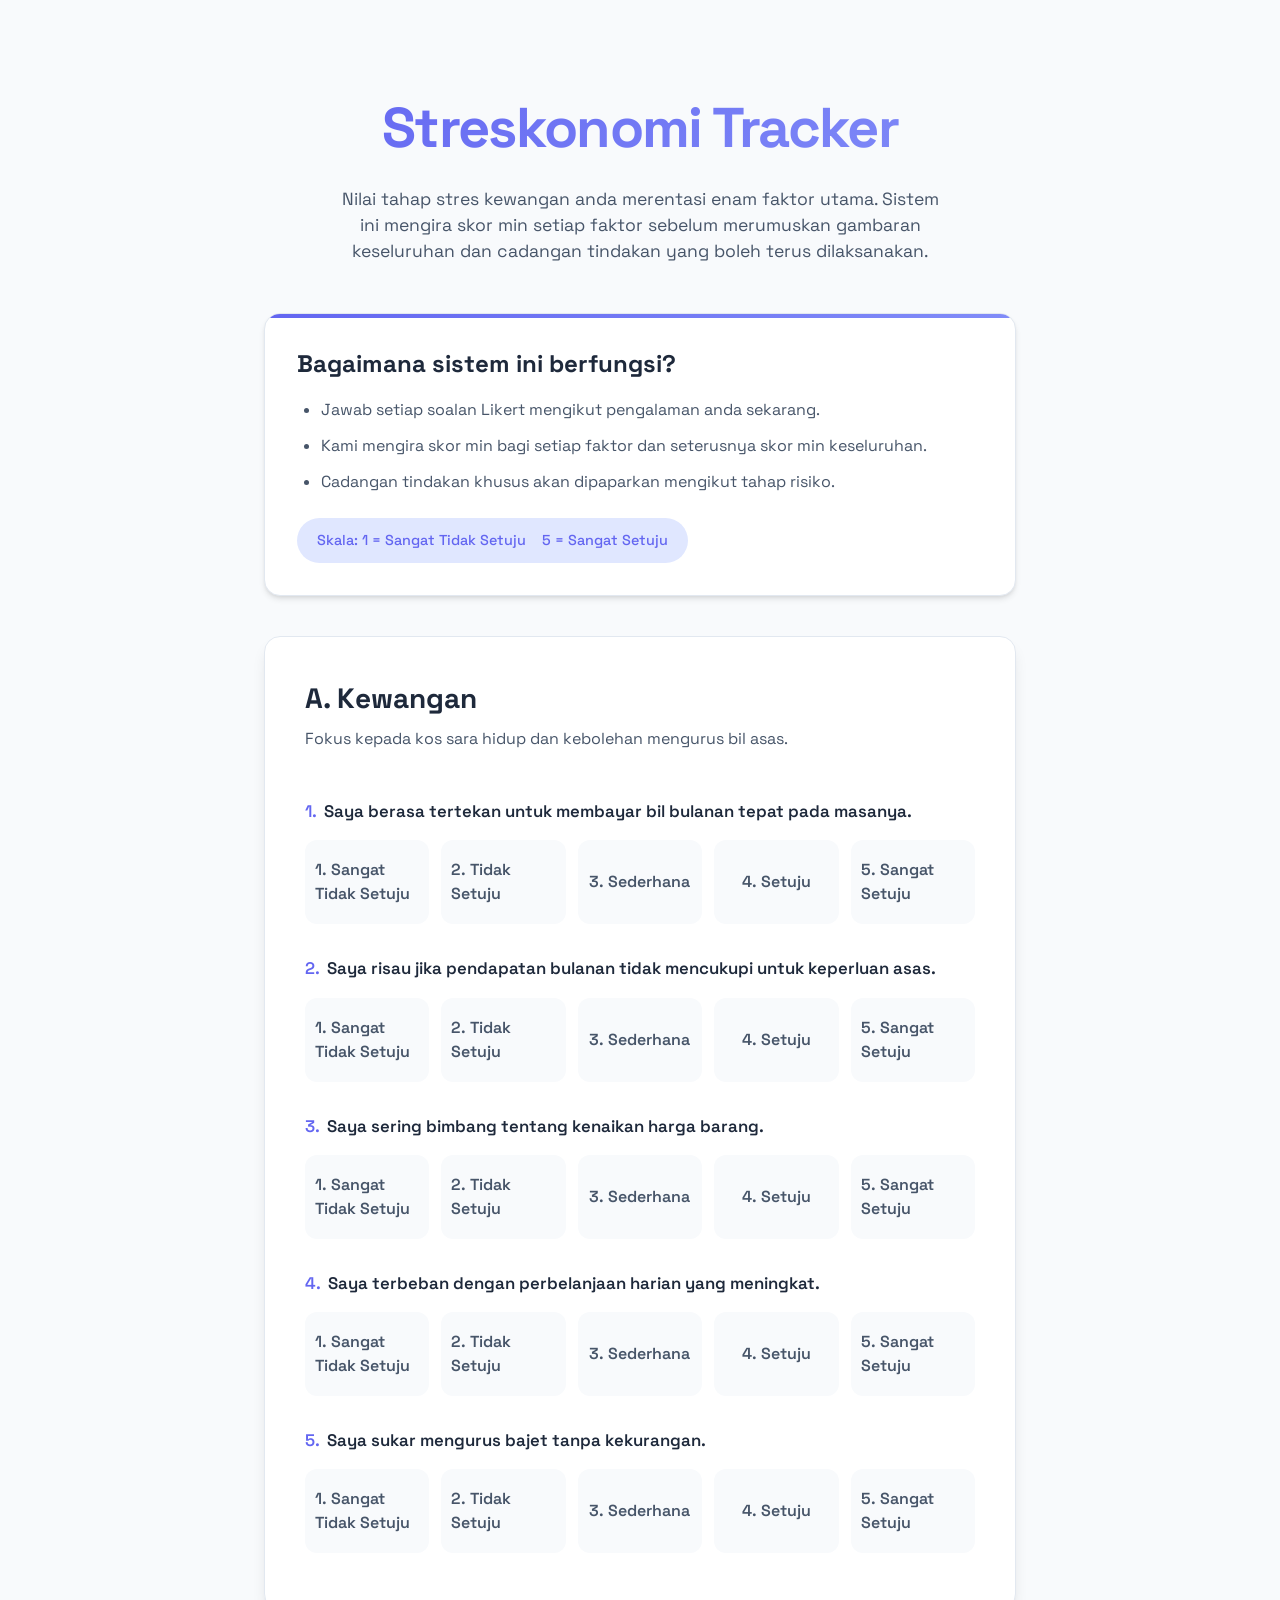
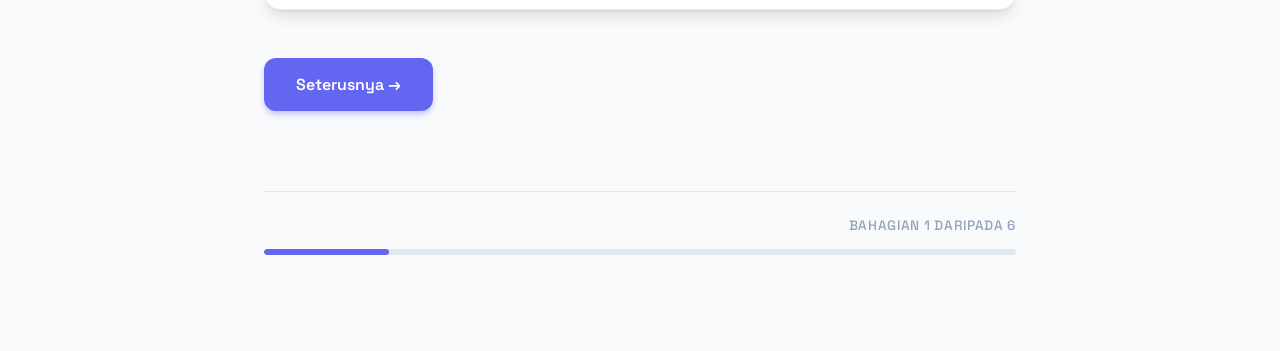
==== versions/v2b/index.html @ 22fc3cf7 "fix verisioning number" ====
<!DOCTYPE html>
<html lang="ms">

<head>
  <meta charset="UTF-8" />
  <meta name="viewport" content="width=device-width, initial-scale=1.0" />
  <title>Streskonomi Tracker</title>
  <link rel="preconnect" href="https://fonts.googleapis.com" />
  <link rel="preconnect" href="https://fonts.gstatic.com" crossorigin />
  <link href="https://fonts.googleapis.com/css2?family=Space+Grotesk:wght@400;500;600;700&display=swap"
    rel="stylesheet" />
  <link rel="stylesheet" href="css/styles.css" />
  <style>
    .submission-status {
      text-align: center;
      padding: 1rem;
      margin-top: 1.5rem;
      border-radius: 8px;
      background: var(--accent-light, #f3e8ff);
      border: 1px solid var(--accent-muted, #a855f7);
    }

    .submission-status.hidden {
      display: none;
    }

    .submission-status.success {
      background: #d1fae5;
      border-color: #10b981;
      color: #065f46;
    }

    .submission-status.error {
      background: #fee2e2;
      border-color: #ef4444;
      color: #991b1b;
    }

    .status-icon {
      margin-right: 0.5rem;
    }

    @keyframes spin {
      to {
        transform: rotate(360deg);
      }
    }

    .submission-status:not(.success):not(.error) .status-icon {
      display: inline-block;
      animation: spin 1s linear infinite;
    }
  </style>
</head>

<body>
  <div class="page-shell">
    <header>
      <div style="padding: 0 0.75rem;">
        <h1>Streskonomi Tracker</h1>
        <p>
          Nilai tahap stres kewangan anda merentasi enam faktor utama. Sistem ini
          mengira skor min setiap faktor sebelum merumuskan gambaran keseluruhan
          dan cadangan tindakan yang boleh terus dilaksanakan.
        </p>
      </div>
    </header>

    <section class="hero-card" id="intro-card">
      <h2>Bagaimana sistem ini berfungsi?</h2>
      <ul>
        <li>Jawab setiap soalan Likert mengikut pengalaman anda sekarang.</li>
        <li>Kami mengira skor min bagi setiap faktor dan seterusnya skor min keseluruhan.</li>
        <li>Cadangan tindakan khusus akan dipaparkan mengikut tahap risiko.</li>
      </ul>
      <div class="scale-pill">
        <span>Skala: 1 = Sangat Tidak Setuju</span>
        <span>5 = Sangat Setuju</span>
      </div>
    </section>

    <main>
      <form id="streskonomi-form">
        <div class="factor-grid">
          <article class="factor-card" data-factor="kewangan">
            <div>
              <h2>A. Kewangan</h2>
              <p>Fokus kepada kos sara hidup dan kebolehan mengurus bil asas.</p>
            </div>
            <ol class="question-list">
              <li class="question">
                <span>Saya berasa tertekan untuk membayar bil bulanan tepat pada masanya.</span>
                <div class="likert-group">
                  <label>1. Sangat Tidak Setuju<input type="radio" name="kewangan-q1" value="1" required /></label>
                  <label>2. Tidak Setuju<input type="radio" name="kewangan-q1" value="2" /></label>
                  <label>3. Sederhana<input type="radio" name="kewangan-q1" value="3" /></label>
                  <label>4. Setuju<input type="radio" name="kewangan-q1" value="4" /></label>
                  <label>5. Sangat Setuju<input type="radio" name="kewangan-q1" value="5" /></label>
                </div>
              </li>
              <li class="question">
                <span>Saya risau jika pendapatan bulanan tidak mencukupi untuk keperluan asas.</span>
                <div class="likert-group">
                  <label>1. Sangat Tidak Setuju<input type="radio" name="kewangan-q2" value="1" /></label>
                  <label>2. Tidak Setuju<input type="radio" name="kewangan-q2" value="2" /></label>
                  <label>3. Sederhana<input type="radio" name="kewangan-q2" value="3" /></label>
                  <label>4. Setuju<input type="radio" name="kewangan-q2" value="4" /></label>
                  <label>5. Sangat Setuju<input type="radio" name="kewangan-q2" value="5" /></label>
                </div>
              </li>
              <li class="question">
                <span>Saya sering bimbang tentang kenaikan harga barang.</span>
                <div class="likert-group">
                  <label>1. Sangat Tidak Setuju<input type="radio" name="kewangan-q3" value="1" /></label>
                  <label>2. Tidak Setuju<input type="radio" name="kewangan-q3" value="2" /></label>
                  <label>3. Sederhana<input type="radio" name="kewangan-q3" value="3" /></label>
                  <label>4. Setuju<input type="radio" name="kewangan-q3" value="4" /></label>
                  <label>5. Sangat Setuju<input type="radio" name="kewangan-q3" value="5" /></label>
                </div>
              </li>
              <li class="question">
                <span>Saya terbeban dengan perbelanjaan harian yang meningkat.</span>
                <div class="likert-group">
                  <label>1. Sangat Tidak Setuju<input type="radio" name="kewangan-q4" value="1" /></label>
                  <label>2. Tidak Setuju<input type="radio" name="kewangan-q4" value="2" /></label>
                  <label>3. Sederhana<input type="radio" name="kewangan-q4" value="3" /></label>
                  <label>4. Setuju<input type="radio" name="kewangan-q4" value="4" /></label>
                  <label>5. Sangat Setuju<input type="radio" name="kewangan-q4" value="5" /></label>
                </div>
              </li>
              <li class="question">
                <span>Saya sukar mengurus bajet tanpa kekurangan.</span>
                <div class="likert-group">
                  <label>1. Sangat Tidak Setuju<input type="radio" name="kewangan-q5" value="1" /></label>
                  <label>2. Tidak Setuju<input type="radio" name="kewangan-q5" value="2" /></label>
                  <label>3. Sederhana<input type="radio" name="kewangan-q5" value="3" /></label>
                  <label>4. Setuju<input type="radio" name="kewangan-q5" value="4" /></label>
                  <label>5. Sangat Setuju<input type="radio" name="kewangan-q5" value="5" /></label>
                </div>
              </li>
            </ol>
          </article>

          <article class="factor-card hidden" data-factor="pendapatan">
            <div>
              <h2>B. Pendapatan &amp; Pekerjaan</h2>
              <p>Ketidakstabilan pendapatan dan kebimbangan kerjaya.</p>
            </div>
            <ol class="question-list">
              <li class="question">
                <span>Saya bimbang kehilangan pekerjaan atau pendapatan.</span>
                <div class="likert-group">
                  <label>1. Sangat Tidak Setuju<input type="radio" name="pendapatan-q1" value="1" required /></label>
                  <label>2. Tidak Setuju<input type="radio" name="pendapatan-q1" value="2" /></label>
                  <label>3. Sederhana<input type="radio" name="pendapatan-q1" value="3" /></label>
                  <label>4. Setuju<input type="radio" name="pendapatan-q1" value="4" /></label>
                  <label>5. Sangat Setuju<input type="radio" name="pendapatan-q1" value="5" /></label>
                </div>
              </li>
              <li class="question">
                <span>Pendapatan saya tidak setimpal dengan kos sara hidup.</span>
                <div class="likert-group">
                  <label>1. Sangat Tidak Setuju<input type="radio" name="pendapatan-q2" value="1" /></label>
                  <label>2. Tidak Setuju<input type="radio" name="pendapatan-q2" value="2" /></label>
                  <label>3. Sederhana<input type="radio" name="pendapatan-q2" value="3" /></label>
                  <label>4. Setuju<input type="radio" name="pendapatan-q2" value="4" /></label>
                  <label>5. Sangat Setuju<input type="radio" name="pendapatan-q2" value="5" /></label>
                </div>
              </li>
              <li class="question">
                <span>Keadaan ekonomi yang tidak menentu membuat saya risau.</span>
                <div class="likert-group">
                  <label>1. Sangat Tidak Setuju<input type="radio" name="pendapatan-q3" value="1" /></label>
                  <label>2. Tidak Setuju<input type="radio" name="pendapatan-q3" value="2" /></label>
                  <label>3. Sederhana<input type="radio" name="pendapatan-q3" value="3" /></label>
                  <label>4. Setuju<input type="radio" name="pendapatan-q3" value="4" /></label>
                  <label>5. Sangat Setuju<input type="radio" name="pendapatan-q3" value="5" /></label>
                </div>
              </li>
              <li class="question">
                <span>Saya tertekan memikirkan masa depan kerjaya.</span>
                <div class="likert-group">
                  <label>1. Sangat Tidak Setuju<input type="radio" name="pendapatan-q4" value="1" /></label>
                  <label>2. Tidak Setuju<input type="radio" name="pendapatan-q4" value="2" /></label>
                  <label>3. Sederhana<input type="radio" name="pendapatan-q4" value="3" /></label>
                  <label>4. Setuju<input type="radio" name="pendapatan-q4" value="4" /></label>
                  <label>5. Sangat Setuju<input type="radio" name="pendapatan-q4" value="5" /></label>
                </div>
              </li>
              <li class="question">
                <span>Saya risau tentang kecemasan kewangan yang tidak dijangka.</span>
                <div class="likert-group">
                  <label>1. Sangat Tidak Setuju<input type="radio" name="pendapatan-q5" value="1" /></label>
                  <label>2. Tidak Setuju<input type="radio" name="pendapatan-q5" value="2" /></label>
                  <label>3. Sederhana<input type="radio" name="pendapatan-q5" value="3" /></label>
                  <label>4. Setuju<input type="radio" name="pendapatan-q5" value="4" /></label>
                  <label>5. Sangat Setuju<input type="radio" name="pendapatan-q5" value="5" /></label>
                </div>
              </li>
            </ol>
          </article>

          <article class="factor-card hidden" data-factor="simpanan">
            <div>
              <h2>C. Simpanan &amp; Kesediaan Masa Depan</h2>
              <p>Kebimbangan terhadap simpanan, pendidikan dan persaraan.</p>
            </div>
            <ol class="question-list">
              <li class="question">
                <span>Saya bimbang kerana tidak mempunyai simpanan mencukupi.</span>
                <div class="likert-group">
                  <label>1. Sangat Tidak Setuju<input type="radio" name="simpanan-q1" value="1" required /></label>
                  <label>2. Tidak Setuju<input type="radio" name="simpanan-q1" value="2" /></label>
                  <label>3. Sederhana<input type="radio" name="simpanan-q1" value="3" /></label>
                  <label>4. Setuju<input type="radio" name="simpanan-q1" value="4" /></label>
                  <label>5. Sangat Setuju<input type="radio" name="simpanan-q1" value="5" /></label>
                </div>
              </li>
              <li class="question">
                <span>Saya takut tidak mampu menampung pendidikan anak pada masa depan.</span>
                <div class="likert-group">
                  <label>1. Sangat Tidak Setuju<input type="radio" name="simpanan-q2" value="1" /></label>
                  <label>2. Tidak Setuju<input type="radio" name="simpanan-q2" value="2" /></label>
                  <label>3. Sederhana<input type="radio" name="simpanan-q2" value="3" /></label>
                  <label>4. Setuju<input type="radio" name="simpanan-q2" value="4" /></label>
                  <label>5. Sangat Setuju<input type="radio" name="simpanan-q2" value="5" /></label>
                </div>
              </li>
              <li class="question">
                <span>Saya risau tentang keupayaan menghadapi persaraan.</span>
                <div class="likert-group">
                  <label>1. Sangat Tidak Setuju<input type="radio" name="simpanan-q3" value="1" /></label>
                  <label>2. Tidak Setuju<input type="radio" name="simpanan-q3" value="2" /></label>
                  <label>3. Sederhana<input type="radio" name="simpanan-q3" value="3" /></label>
                  <label>4. Setuju<input type="radio" name="simpanan-q3" value="4" /></label>
                  <label>5. Sangat Setuju<input type="radio" name="simpanan-q3" value="5" /></label>
                </div>
              </li>
              <li class="question">
                <span>Saya tidak yakin dengan kestabilan kewangan keluarga pada masa depan.</span>
                <div class="likert-group">
                  <label>1. Sangat Tidak Setuju<input type="radio" name="simpanan-q4" value="1" /></label>
                  <label>2. Tidak Setuju<input type="radio" name="simpanan-q4" value="2" /></label>
                  <label>3. Sederhana<input type="radio" name="simpanan-q4" value="3" /></label>
                  <label>4. Setuju<input type="radio" name="simpanan-q4" value="4" /></label>
                  <label>5. Sangat Setuju<input type="radio" name="simpanan-q4" value="5" /></label>
                </div>
              </li>
            </ol>
          </article>

          <article class="factor-card hidden" data-factor="hutang">
            <div>
              <h2>D. Hutang &amp; Komitmen Kewangan</h2>
              <p>Komitmen pinjaman dan kesan hutang terhadap kesejahteraan.</p>
            </div>
            <ol class="question-list">
              <li class="question">
                <span>Saya tertekan dengan jumlah hutang yang perlu dibayar.</span>
                <div class="likert-group">
                  <label>1. Sangat Tidak Setuju<input type="radio" name="hutang-q1" value="1" required /></label>
                  <label>2. Tidak Setuju<input type="radio" name="hutang-q1" value="2" /></label>
                  <label>3. Sederhana<input type="radio" name="hutang-q1" value="3" /></label>
                  <label>4. Setuju<input type="radio" name="hutang-q1" value="4" /></label>
                  <label>5. Sangat Setuju<input type="radio" name="hutang-q1" value="5" /></label>
                </div>
              </li>
              <li class="question">
                <span>Saya sukar mengimbangi hutang dan perbelanjaan hidup.</span>
                <div class="likert-group">
                  <label>1. Sangat Tidak Setuju<input type="radio" name="hutang-q2" value="1" /></label>
                  <label>2. Tidak Setuju<input type="radio" name="hutang-q2" value="2" /></label>
                  <label>3. Sederhana<input type="radio" name="hutang-q2" value="3" /></label>
                  <label>4. Setuju<input type="radio" name="hutang-q2" value="4" /></label>
                  <label>5. Sangat Setuju<input type="radio" name="hutang-q2" value="5" /></label>
                </div>
              </li>
              <li class="question">
                <span>Saya risau jika gagal membayar pinjaman tepat pada waktunya.</span>
                <div class="likert-group">
                  <label>1. Sangat Tidak Setuju<input type="radio" name="hutang-q3" value="1" /></label>
                  <label>2. Tidak Setuju<input type="radio" name="hutang-q3" value="2" /></label>
                  <label>3. Sederhana<input type="radio" name="hutang-q3" value="3" /></label>
                  <label>4. Setuju<input type="radio" name="hutang-q3" value="4" /></label>
                  <label>5. Sangat Setuju<input type="radio" name="hutang-q3" value="5" /></label>
                </div>
              </li>
              <li class="question">
                <span>Hutang memberi kesan kepada kesejahteraan mental saya.</span>
                <div class="likert-group">
                  <label>1. Sangat Tidak Setuju<input type="radio" name="hutang-q4" value="1" /></label>
                  <label>2. Tidak Setuju<input type="radio" name="hutang-q4" value="2" /></label>
                  <label>3. Sederhana<input type="radio" name="hutang-q4" value="3" /></label>
                  <label>4. Setuju<input type="radio" name="hutang-q4" value="4" /></label>
                  <label>5. Sangat Setuju<input type="radio" name="hutang-q4" value="5" /></label>
                </div>
              </li>
            </ol>
          </article>

          <article class="factor-card hidden" data-factor="tekanan_sosial">
            <div>
              <h2>E. Tekanan Sosial Ekonomi</h2>
              <p>Perbandingan sosial dan tanggungjawab kewangan keluarga.</p>
            </div>
            <ol class="question-list">
              <li class="question">
                <span>Saya malu apabila tidak dapat mencapai tahap standard hidup masyarakat.</span>
                <div class="likert-group">
                  <label>1. Sangat Tidak Setuju<input type="radio" name="tekanan_sosial-q1" value="1"
                      required /></label>
                  <label>2. Tidak Setuju<input type="radio" name="tekanan_sosial-q1" value="2" /></label>
                  <label>3. Sederhana<input type="radio" name="tekanan_sosial-q1" value="3" /></label>
                  <label>4. Setuju<input type="radio" name="tekanan_sosial-q1" value="4" /></label>
                  <label>5. Sangat Setuju<input type="radio" name="tekanan_sosial-q1" value="5" /></label>
                </div>
              </li>
              <li class="question">
                <span>Saya tertekan apabila perlu membantu kewangan keluarga.</span>
                <div class="likert-group">
                  <label>1. Sangat Tidak Setuju<input type="radio" name="tekanan_sosial-q2" value="1" /></label>
                  <label>2. Tidak Setuju<input type="radio" name="tekanan_sosial-q2" value="2" /></label>
                  <label>3. Sederhana<input type="radio" name="tekanan_sosial-q2" value="3" /></label>
                  <label>4. Setuju<input type="radio" name="tekanan_sosial-q2" value="4" /></label>
                  <label>5. Sangat Setuju<input type="radio" name="tekanan_sosial-q2" value="5" /></label>
                </div>
              </li>
              <li class="question">
                <span>Saya tertekan apabila melihat orang lain lebih stabil kewangannya.</span>
                <div class="likert-group">
                  <label>1. Sangat Tidak Setuju<input type="radio" name="tekanan_sosial-q3" value="1" /></label>
                  <label>2. Tidak Setuju<input type="radio" name="tekanan_sosial-q3" value="2" /></label>
                  <label>3. Sederhana<input type="radio" name="tekanan_sosial-q3" value="3" /></label>
                  <label>4. Setuju<input type="radio" name="tekanan_sosial-q3" value="4" /></label>
                  <label>5. Sangat Setuju<input type="radio" name="tekanan_sosial-q3" value="5" /></label>
                </div>
              </li>
              <li class="question">
                <span>Saya berasa rendah diri kerana kedudukan kewangan.</span>
                <div class="likert-group">
                  <label>1. Sangat Tidak Setuju<input type="radio" name="tekanan_sosial-q4" value="1" /></label>
                  <label>2. Tidak Setuju<input type="radio" name="tekanan_sosial-q4" value="2" /></label>
                  <label>3. Sederhana<input type="radio" name="tekanan_sosial-q4" value="3" /></label>
                  <label>4. Setuju<input type="radio" name="tekanan_sosial-q4" value="4" /></label>
                  <label>5. Sangat Setuju<input type="radio" name="tekanan_sosial-q4" value="5" /></label>
                </div>
              </li>
            </ol>
          </article>

          <article class="factor-card hidden" data-factor="reaksi_emosi">
            <div>
              <h2>F. Reaksi Emosi &amp; Psikologi</h2>
              <p>Kesan emosi yang terbit daripada tekanan ekonomi.</p>
            </div>
            <ol class="question-list">
              <li class="question">
                <span>Saya mudah marah kerana masalah kewangan.</span>
                <div class="likert-group">
                  <label>1. Sangat Tidak Setuju<input type="radio" name="reaksi_emosi-q1" value="1" required /></label>
                  <label>2. Tidak Setuju<input type="radio" name="reaksi_emosi-q1" value="2" /></label>
                  <label>3. Sederhana<input type="radio" name="reaksi_emosi-q1" value="3" /></label>
                  <label>4. Setuju<input type="radio" name="reaksi_emosi-q1" value="4" /></label>
                  <label>5. Sangat Setuju<input type="radio" name="reaksi_emosi-q1" value="5" /></label>
                </div>
              </li>
              <li class="question">
                <span>Masalah kewangan mengganggu tidur saya.</span>
                <div class="likert-group">
                  <label>1. Sangat Tidak Setuju<input type="radio" name="reaksi_emosi-q2" value="1" /></label>
                  <label>2. Tidak Setuju<input type="radio" name="reaksi_emosi-q2" value="2" /></label>
                  <label>3. Sederhana<input type="radio" name="reaksi_emosi-q2" value="3" /></label>
                  <label>4. Setuju<input type="radio" name="reaksi_emosi-q2" value="4" /></label>
                  <label>5. Sangat Setuju<input type="radio" name="reaksi_emosi-q2" value="5" /></label>
                </div>
              </li>
              <li class="question">
                <span>Saya cepat cemas ketika memikirkan masa depan ekonomi.</span>
                <div class="likert-group">
                  <label>1. Sangat Tidak Setuju<input type="radio" name="reaksi_emosi-q3" value="1" /></label>
                  <label>2. Tidak Setuju<input type="radio" name="reaksi_emosi-q3" value="2" /></label>
                  <label>3. Sederhana<input type="radio" name="reaksi_emosi-q3" value="3" /></label>
                  <label>4. Setuju<input type="radio" name="reaksi_emosi-q3" value="4" /></label>
                  <label>5. Sangat Setuju<input type="radio" name="reaksi_emosi-q3" value="5" /></label>
                </div>
              </li>
              <li class="question">
                <span>Saya rasa hilang kawalan terhadap kewangan.</span>
                <div class="likert-group">
                  <label>1. Sangat Tidak Setuju<input type="radio" name="reaksi_emosi-q4" value="1" /></label>
                  <label>2. Tidak Setuju<input type="radio" name="reaksi_emosi-q4" value="2" /></label>
                  <label>3. Sederhana<input type="radio" name="reaksi_emosi-q4" value="3" /></label>
                  <label>4. Setuju<input type="radio" name="reaksi_emosi-q4" value="4" /></label>
                  <label>5. Sangat Setuju<input type="radio" name="reaksi_emosi-q4" value="5" /></label>
                </div>
              </li>
              <li class="question">
                <span>Saya berasa putus asa tentang situasi ekonomi saya.</span>
                <div class="likert-group">
                  <label>1. Sangat Tidak Setuju<input type="radio" name="reaksi_emosi-q5" value="1" /></label>
                  <label>2. Tidak Setuju<input type="radio" name="reaksi_emosi-q5" value="2" /></label>
                  <label>3. Sederhana<input type="radio" name="reaksi_emosi-q5" value="3" /></label>
                  <label>4. Setuju<input type="radio" name="reaksi_emosi-q5" value="4" /></label>
                  <label>5. Sangat Setuju<input type="radio" name="reaksi_emosi-q5" value="5" /></label>
                </div>
              </li>
            </ol>
          </article>
        </div>

        <div class="form-actions">
          <button type="button" class="secondary" id="prev-button" style="display: none;">
            ← Sebelumnya
          </button>
          <button type="button" class="primary" id="next-button">
            Seterusnya →
          </button>
          <button type="button" class="primary" id="calculate-button" style="display: none;">
            Lihat Keputusan
          </button>
        </div>

        <div class="progress-container">
          <div class="progress-label" id="progress-label">Bahagian 1 daripada 6</div>
          <div class="progress-bar">
            <div class="progress-fill" id="progress-fill" style="width: 16.67%;"></div>
          </div>
        </div>
      </form>

      <section id="results" class="hidden">
        <h2 style="text-align: center; margin-bottom: 2rem; color: var(--accent); font-size: 2rem;">Keputusan Analisis
        </h2>

        <div class="results-grid">
          <article class="result-card" data-result="kewangan">
            <h4>Kewangan</h4>
            <p>Skor Min: <span class="factor-mean">--</span></p>
            <p>Tahap: <span class="factor-level">--</span></p>
            <ul class="factor-recos"></ul>
          </article>
          <article class="result-card" data-result="pendapatan">
            <h4>Pendapatan &amp; Pekerjaan</h4>
            <p>Skor Min: <span class="factor-mean">--</span></p>
            <p>Tahap: <span class="factor-level">--</span></p>
            <ul class="factor-recos"></ul>
          </article>
          <article class="result-card" data-result="simpanan">
            <h4>Simpanan &amp; Masa Depan</h4>
            <p>Skor Min: <span class="factor-mean">--</span></p>
            <p>Tahap: <span class="factor-level">--</span></p>
            <ul class="factor-recos"></ul>
          </article>
          <article class="result-card" data-result="hutang">
            <h4>Hutang &amp; Komitmen</h4>
            <p>Skor Min: <span class="factor-mean">--</span></p>
            <p>Tahap: <span class="factor-level">--</span></p>
            <ul class="factor-recos"></ul>
          </article>
          <article class="result-card" data-result="tekanan_sosial">
            <h4>Tekanan Sosial</h4>
            <p>Skor Min: <span class="factor-mean">--</span></p>
            <p>Tahap: <span class="factor-level">--</span></p>
            <ul class="factor-recos"></ul>
          </article>
          <article class="result-card" data-result="reaksi_emosi">
            <h4>Reaksi Emosi</h4>
            <p>Skor Min: <span class="factor-mean">--</span></p>
            <p>Tahap: <span class="factor-level">--</span></p>
            <ul class="factor-recos"></ul>
          </article>
        </div>

        <div class="results-summary"
          style="border-bottom: none; border-top: 1px solid var(--border-soft); margin-bottom: 2rem; padding-top: 2rem; padding-bottom: 0;">
          <h3>Gambaran Keseluruhan</h3>
          <div class="score-badge" id="overall-score">--</div>
          <p id="overall-level">Skor belum dikira.</p>
        </div>

        <div class="overall-recommendation">
          <h4>Cadangan Menyeluruh</h4>
          <p id="overall-recommendation" style="margin: 0">
            Lengkapkan soal selidik untuk melihat cadangan.
          </p>
        </div>

        <div id="submission-status" class="submission-status hidden">
          <span class="status-icon">⏳</span>
          <span class="status-text">Menyimpan respons anda...</span>
        </div>

        <div class="form-actions" style="margin-top: 2rem; justify-content: center;">
          <button type="button" class="secondary" id="reset-button">
            Mula Semula
          </button>
        </div>

        <p class="note" style="margin-top: 1.5rem;">
          Nota: Skor min keseluruhan diperoleh daripada purata keenam-enam faktor.
        </p>
      </section>
    </main>
  </div>

  <div class="modal hidden" id="alert-modal" role="dialog" aria-modal="true">
    <div class="modal-panel">
      <h3>Lengkapkan Soalan</h3>
      <p id="modal-message">
        Terdapat soalan yang belum dijawab. Sila semak semula semua faktor.
      </p>
      <button type="button" class="primary" id="modal-close">Faham</button>
    </div>
  </div>

  <script src="js/script.js"></script>
</body>

</html>
---- versions/v2b/css/styles.css ----
:root {
    --bg-light: #f8fafc;
    --bg-panel: #ffffff;
    --bg-card: #ffffff;
    --accent: #6366f1;
    /* Indigo-500 */
    --accent-hover: #4f46e5;
    /* Indigo-600 */
    --accent-light: #e0e7ff;
    /* Indigo-100 */
    --text-primary: #1e293b;
    /* Slate-800 */
    --text-secondary: #475569;
    /* Slate-600 */
    --text-muted: #94a3b8;
    /* Slate-400 */
    --border-soft: #e2e8f0;
    /* Slate-200 */
    --success: #10b981;
    --warning: #f59e0b;
    --danger: #ef4444;
    --shadow-sm: 0 1px 2px 0 rgb(0 0 0 / 0.05);
    --shadow-md: 0 4px 6px -1px rgb(0 0 0 / 0.1), 0 2px 4px -2px rgb(0 0 0 / 0.1);
    --shadow-lg: 0 10px 15px -3px rgb(0 0 0 / 0.1), 0 4px 6px -4px rgb(0 0 0 / 0.1);
    --radius-lg: 1rem;
    --radius-md: 0.75rem;
    --radius-sm: 0.5rem;
    --font-sans: "Space Grotesk", system-ui, -apple-system, sans-serif;
}

* {
    box-sizing: border-box;
}

body {
    margin: 0;
    font-family: var(--font-sans);
    background: var(--bg-light);
    color: var(--text-primary);
    min-height: 100vh;
    line-height: 1.5;
}

.page-shell {
    max-width: 800px;
    margin: 0 auto;
    padding: 3rem 1.5rem 6rem;
}

/* Header */
header {
    text-align: center;
    margin-bottom: 3rem;
    animation: fadeInDown 0.8s ease-out;
}

header h1 {
    font-size: clamp(2.5rem, 5vw, 3.5rem);
    letter-spacing: -0.03em;
    margin-bottom: 1rem;
    color: var(--text-primary);
    background: linear-gradient(135deg, var(--accent) 0%, #818cf8 100%);
    -webkit-background-clip: text;
    background-clip: text;
    -webkit-text-fill-color: transparent;
}

header p {
    max-width: 600px;
    margin: 0 auto;
    color: var(--text-secondary);
    font-size: 1.1rem;
}

/* Hero Card */
.hero-card {
    background: var(--bg-panel);
    border-radius: var(--radius-lg);
    padding: 2rem;
    margin-bottom: 2.5rem;
    border: 1px solid var(--border-soft);
    box-shadow: var(--shadow-md);
    position: relative;
    overflow: hidden;
}

.hero-card::before {
    content: "";
    position: absolute;
    top: 0;
    left: 0;
    width: 100%;
    height: 4px;
    background: linear-gradient(90deg, var(--accent), #818cf8);
}

.hero-card h2 {
    color: var(--text-primary);
    font-size: 1.5rem;
    margin-top: 0;
    margin-bottom: 1rem;
}

.hero-card ul {
    margin: 0;
    padding-left: 1.5rem;
    display: grid;
    gap: 0.75rem;
    color: var(--text-secondary);
}

.scale-pill {
    display: inline-flex;
    gap: 1rem;
    align-items: center;
    background: var(--accent-light);
    padding: 0.75rem 1.25rem;
    border-radius: 999px;
    font-size: 0.9rem;
    font-weight: 500;
    margin-top: 1.5rem;
    color: var(--accent);
}

/* Form & Factors */
form {
    display: flex;
    flex-direction: column;
    gap: 2rem;
}

.factor-card {
    background: var(--bg-panel);
    border-radius: var(--radius-lg);
    padding: 2.5rem;
    border: 1px solid var(--border-soft);
    box-shadow: var(--shadow-lg);
    display: flex;
    flex-direction: column;
    gap: 2rem;
    transition: opacity 0.3s ease, transform 0.3s ease;
    scroll-margin-top: 2rem;
}

.factor-card.hidden {
    display: none;
    opacity: 0;
    transform: translateY(20px);
}

.factor-card:not(.hidden) {
    animation: fadeInUp 0.5s ease-out forwards;
}

.factor-card h2 {
    font-size: 1.75rem;
    margin: 0 0 0.5rem;
    color: var(--text-primary);
}

.factor-card p {
    margin: 0;
    color: var(--text-secondary);
    font-size: 1rem;
}

/* Questions */
.question-list {
    list-style: none;
    padding-left: 0;
    display: flex;
    flex-direction: column;
    gap: 2rem;
    counter-reset: question-counter;
}

.question {
    counter-increment: question-counter;
}

.question span {
    display: block;
    font-weight: 600;
    margin-bottom: 1rem;
    color: var(--text-primary);
    font-size: 1.05rem;
}

.question span:before {
    content: counter(question-counter) ". ";
    color: var(--accent);
    margin-right: 0.25rem;
}

/* Likert Scale - Modern Tiles */
.likert-group {
    display: grid;
    grid-template-columns: repeat(5, 1fr);
    gap: 0.75rem;
}

.likert-group label {
    position: relative;
    display: flex;
    flex-direction: column;
    align-items: center;
    justify-content: center;
    background: var(--bg-light);
    border-radius: var(--radius-md);
    padding: 1rem 0.5rem;
    font-size: 1rem;
    font-weight: 600;
    border: 2px solid transparent;
    cursor: pointer;
    transition: all 0.2s cubic-bezier(0.4, 0, 0.2, 1);
    color: var(--text-secondary);
}

.likert-group input[type="radio"] {
    appearance: none;
    width: 0;
    height: 0;
    position: absolute;
    opacity: 0;
}

.likert-group label:hover {
    background: #fff;
    border-color: var(--accent-light);
    transform: translateY(-2px);
    box-shadow: var(--shadow-sm);
}

.likert-group label:has(input:checked) {
    border-color: var(--accent);
    background: var(--accent);
    color: white;
    transform: translateY(-2px);
    box-shadow: 0 4px 12px rgba(99, 102, 241, 0.3);
}

/* Form Actions */
.form-actions {
    display: flex;
    flex-wrap: wrap;
    gap: 1rem;
    justify-content: space-between;
    align-items: center;
    margin-top: 1rem;
}

button {
    border: none;
    border-radius: var(--radius-md);
    padding: 1rem 2rem;
    font-size: 1rem;
    font-weight: 600;
    cursor: pointer;
    transition: all 0.2s ease;
    font-family: var(--font-sans);
}

button.primary {
    background: var(--accent);
    color: white;
    box-shadow: 0 4px 6px -1px rgba(99, 102, 241, 0.4);
}

button.primary:hover {
    background: var(--accent-hover);
    transform: translateY(-1px);
    box-shadow: 0 10px 15px -3px rgba(99, 102, 241, 0.4);
}

button.secondary {
    background: white;
    color: var(--text-secondary);
    border: 1px solid var(--border-soft);
}

button.secondary:hover {
    background: var(--bg-light);
    color: var(--text-primary);
    border-color: var(--text-muted);
}

button:disabled {
    opacity: 0.5;
    cursor: not-allowed;
    transform: none !important;
}

/* Progress Bar */
.progress-container {
    margin-top: 3rem;
    padding-top: 1.5rem;
    border-top: 1px solid var(--border-soft);
}

.progress-label {
    text-align: right;
    margin-bottom: 0.75rem;
    color: var(--text-muted);
    font-size: 0.85rem;
    font-weight: 500;
    text-transform: uppercase;
    letter-spacing: 0.05em;
}

.progress-bar {
    width: 100%;
    height: 6px;
    background: var(--border-soft);
    border-radius: 999px;
    overflow: hidden;
}

.progress-fill {
    height: 100%;
    background: var(--accent);
    transition: width 0.5s cubic-bezier(0.4, 0, 0.2, 1);
    border-radius: 999px;
}

/* Results Section */
#results {
    background: var(--bg-panel);
    border-radius: var(--radius-lg);
    padding: 3rem;
    border: 1px solid var(--border-soft);
    box-shadow: var(--shadow-lg);
    animation: fadeIn 0.8s ease-out;
}

#results.hidden {
    display: none;
}

.results-summary {
    text-align: center;
    margin-bottom: 3rem;
    padding-bottom: 2rem;
    border-bottom: 1px solid var(--border-soft);
}

.results-summary h3 {
    font-size: 2rem;
    margin: 0 0 1rem;
    color: var(--text-primary);
}

.results-summary .score-badge {
    font-size: 4.5rem;
    font-weight: 700;
    color: var(--accent);
    line-height: 1;
    margin-bottom: 0.5rem;
    display: block;
}

.results-summary .level-text {
    font-size: 1.5rem;
    color: var(--text-secondary);
    font-weight: 500;
}

.results-grid {
    display: grid;
    gap: 1.5rem;
    margin-bottom: 2.5rem;
}

.result-card {
    background: var(--bg-light);
    border-radius: var(--radius-md);
    padding: 1.5rem;
    border: 1px solid var(--border-soft);
    transition: transform 0.2s ease;
}

.result-card:hover {
    transform: translateY(-2px);
    border-color: var(--accent-light);
}

.result-card h4 {
    margin: 0 0 1rem 0;
    font-size: 1.15rem;
    color: var(--text-primary);
    display: flex;
    justify-content: space-between;
    align-items: center;
}

.result-card .score-info {
    display: flex;
    gap: 1.5rem;
    margin-bottom: 1.25rem;
    font-size: 0.9rem;
    padding-bottom: 1rem;
    border-bottom: 1px solid var(--border-soft);
}

.result-card .score-info span {
    color: var(--text-muted);
}

.result-card .score-info strong {
    color: var(--text-primary);
    font-weight: 600;
}

.result-card ul {
    margin: 0;
    padding-left: 1.25rem;
    color: var(--text-secondary);
    font-size: 0.95rem;
    line-height: 1.6;
}

.result-card ul li {
    margin-bottom: 0.5rem;
}

.overall-recommendation {
    background: linear-gradient(135deg, var(--accent-light) 0%, #f5f3ff 100%);
    border-radius: var(--radius-md);
    padding: 2rem;
    border: 1px solid var(--accent-light);
}

.overall-recommendation h4 {
    margin: 0 0 1rem 0;
    color: var(--accent);
    font-size: 1.25rem;
}

.overall-recommendation p {
    margin: 0;
    color: var(--text-primary);
    line-height: 1.7;
    font-size: 1.05rem;
}

/* Modal */
.modal {
    position: fixed;
    inset: 0;
    background: rgba(15, 23, 42, 0.6);
    backdrop-filter: blur(4px);
    display: flex;
    align-items: center;
    justify-content: center;
    padding: 1.5rem;
    z-index: 50;
    opacity: 0;
    pointer-events: none;
    transition: opacity 0.2s ease;
}

.modal:not(.hidden) {
    opacity: 1;
    pointer-events: auto;
}

.modal-panel {
    background: var(--bg-card);
    border-radius: var(--radius-lg);
    padding: 2.5rem;
    max-width: 420px;
    width: 100%;
    text-align: center;
    box-shadow: 0 25px 50px -12px rgba(0, 0, 0, 0.25);
    transform: scale(0.95);
    transition: transform 0.2s ease;
}

.modal:not(.hidden) .modal-panel {
    transform: scale(1);
}

.modal-panel h3 {
    color: var(--danger);
    margin-top: 0;
    font-size: 1.5rem;
}

.modal-panel p {
    color: var(--text-secondary);
    margin: 1rem 0 2rem;
    font-size: 1.05rem;
}

/* Animations */
@keyframes fadeIn {
    from {
        opacity: 0;
    }

    to {
        opacity: 1;
    }
}

@keyframes fadeInDown {
    from {
        opacity: 0;
        transform: translateY(-20px);
    }

    to {
        opacity: 1;
        transform: translateY(0);
    }
}

@keyframes fadeInUp {
    from {
        opacity: 0;
        transform: translateY(20px);
    }

    to {
        opacity: 1;
        transform: translateY(0);
    }
}

/* Responsive */
@media (max-width: 640px) {
    .page-shell {
        padding: 1rem 0.25rem 3rem;
    }

    .likert-group {
        display: flex;
        flex-direction: column;
        gap: 0.5rem;
    }

    .likert-group label {
        font-size: 0.9rem;
        padding: 0.75rem 1rem;
        text-align: left;
        flex-direction: row;
        justify-content: flex-start;
        gap: 0.75rem;
    }

    .form-actions {
        flex-direction: column-reverse;
    }

    .form-actions button {
        width: 100%;
    }

    .hero-card,
    .factor-card,
    #results {
        padding: 1rem;
        border-radius: var(--radius-md);
    }

    .results-summary h3 {
        font-size: 1.5rem;
    }

    .results-summary .score-badge {
        font-size: 3.5rem;
    }
}
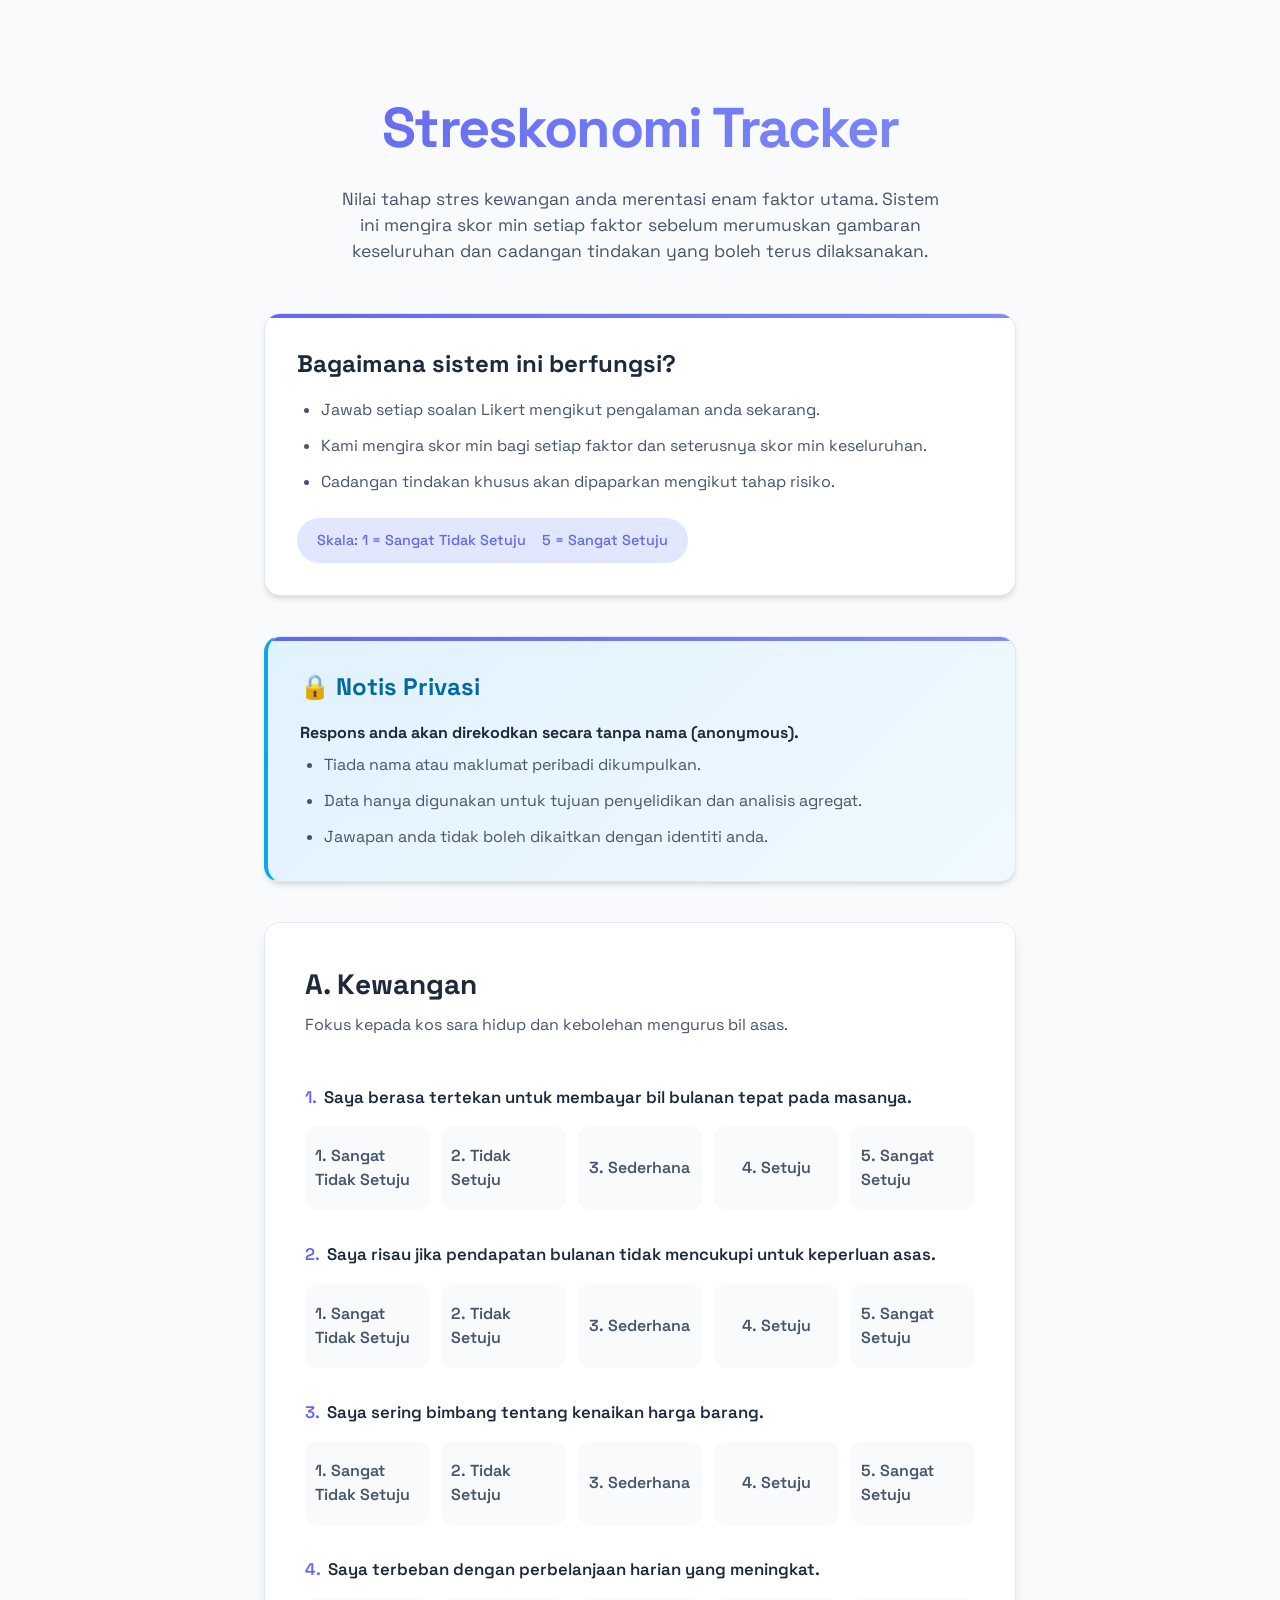
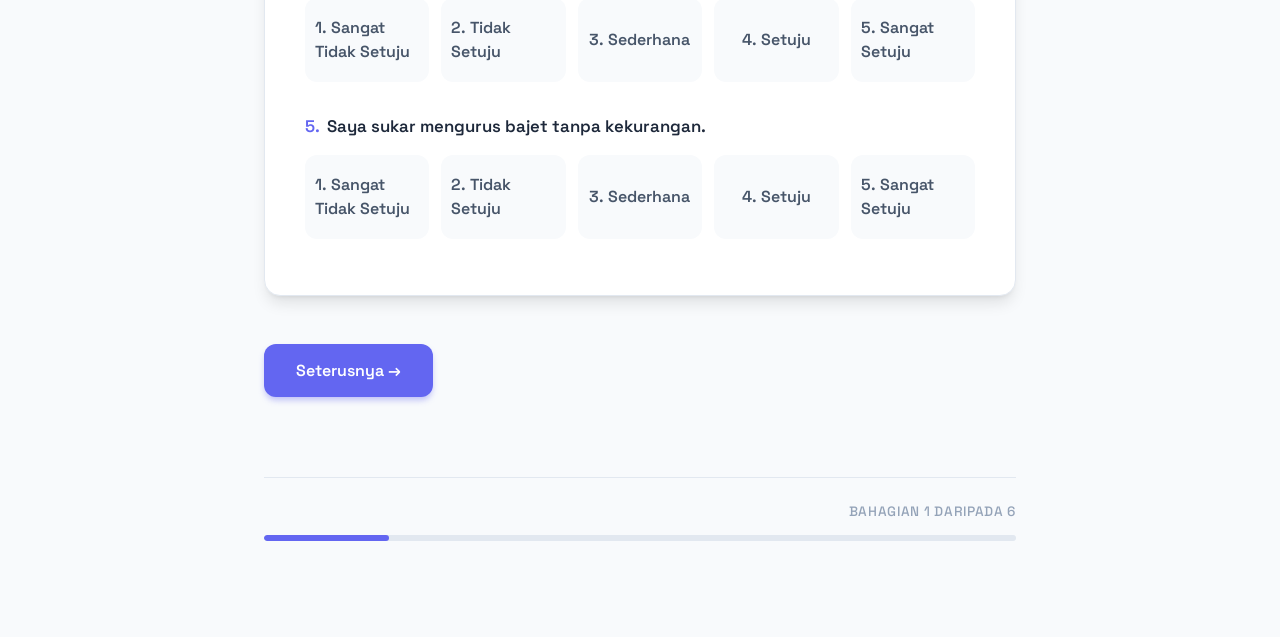
==== commit 7ed1006b: "versioning" ====
--- a/versions/v2b/index.html
+++ b/versions/v2b/index.html
@@ -79,6 +79,18 @@
       </div>
     </section>
 
+    <section class="hero-card" id="privacy-notice" style="background: linear-gradient(135deg, #e0f2fe 0%, #f0f9ff 100%); border-left: 4px solid #0ea5e9;">
+      <h2 style="color: #0369a1;">🔒 Notis Privasi</h2>
+      <p style="margin-bottom: 0.5rem;">
+        <strong>Respons anda akan direkodkan secara tanpa nama (anonymous).</strong>
+      </p>
+      <ul style="margin-bottom: 0;">
+        <li>Tiada nama atau maklumat peribadi dikumpulkan.</li>
+        <li>Data hanya digunakan untuk tujuan penyelidikan dan analisis agregat.</li>
+        <li>Jawapan anda tidak boleh dikaitkan dengan identiti anda.</li>
+      </ul>
+    </section>
+
     <main>
       <form id="streskonomi-form">
         <div class="factor-grid">
